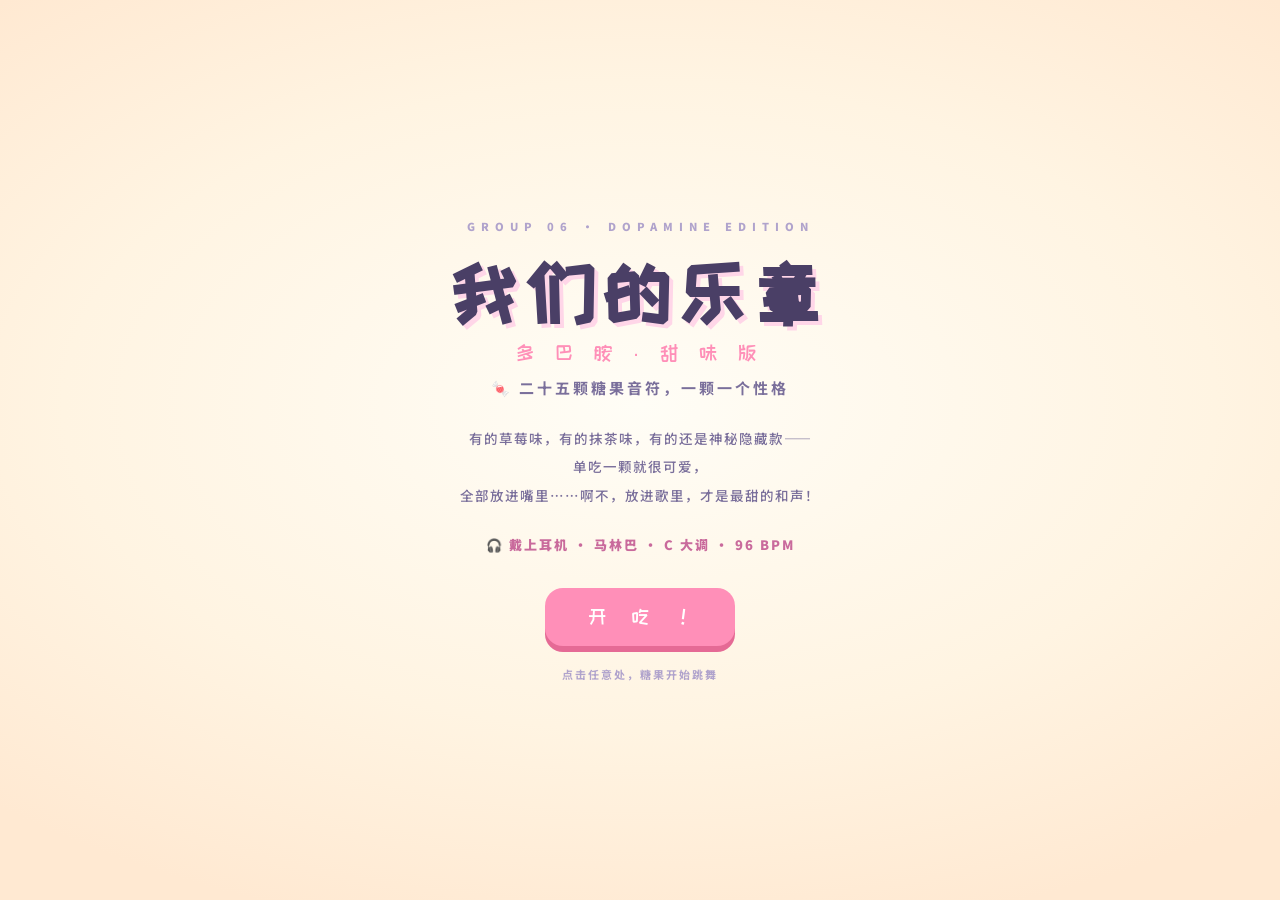
==== dopamine/index.html @ ac3c33ce "我们的乐章 · 五种风格：水墨卷/多巴胺/Y2K/杂志刊/星轨，同一份25人名单与交互，背景动画音色各异" ====
<!DOCTYPE html>
<html lang="zh-CN">
<head>
<meta charset="UTF-8">
<meta name="viewport" content="width=device-width, initial-scale=1.0">
<title>我们的乐章 · 多巴胺版 — GROUP 06</title>
<meta name="description" content="二十五颗糖果音符围成一环，点击听声部，点亮全部合成一首歌！">
<link rel="preconnect" href="https://fonts.googleapis.com">
<link rel="preconnect" href="https://fonts.gstatic.com" crossorigin>
<link href="https://fonts.googleapis.com/css2?family=ZCOOL+KuaiLe&family=Noto+Sans+SC:wght@400;500;700;900&display=swap" rel="stylesheet">
<link rel="stylesheet" href="css/style.css?v=2">
</head>
<body>

<canvas id="dust"></canvas>

<!-- 环形五线谱 -->
<svg id="stage" viewBox="0 0 1600 900" preserveAspectRatio="xMidYMid meet">
  <defs>
    <linearGradient id="gGlyphA" x1="0" y1="0" x2="0" y2="1">
      <stop offset="0%" stop-color="#ffffff"/>
      <stop offset="100%" stop-color="#fff3d6"/>
    </linearGradient>
    <linearGradient id="gGlyphB" x1="0" y1="0" x2="0" y2="1">
      <stop offset="0%" stop-color="#ffffff"/>
      <stop offset="100%" stop-color="#ffe8f2"/>
    </linearGradient>
    <linearGradient id="gStaff" x1="0" y1="0" x2="1" y2="1">
      <stop offset="0%" stop-color="#f0a8c4" stop-opacity=".15"/>
      <stop offset="40%" stop-color="#a8d8c8" stop-opacity=".7"/>
      <stop offset="65%" stop-color="#f0c987" stop-opacity=".65"/>
      <stop offset="100%" stop-color="#c9b8f0" stop-opacity=".15"/>
    </linearGradient>
    <linearGradient id="gComet" x1="0" y1="0" x2="1" y2="0">
      <stop offset="0%" stop-color="#ffd6e8" stop-opacity="0"/>
      <stop offset="100%" stop-color="#ff9ec4"/>
    </linearGradient>
    <radialGradient id="gHalo">
      <stop offset="0%" stop-color="#ffe9a8" stop-opacity=".9"/>
      <stop offset="50%" stop-color="#ffd6e8" stop-opacity=".4"/>
      <stop offset="100%" stop-color="#ffd6e8" stop-opacity="0"/>
    </radialGradient>
    <filter id="fShadow" x="-60%" y="-60%" width="220%" height="220%">
      <feDropShadow dx="0" dy="4" stdDeviation="0.5" flood-color="#3f3a5f" flood-opacity="0.28"/>
    </filter>
  </defs>

  <ellipse class="ring-ghost" cx="800" cy="452" rx="624" ry="236" transform="rotate(-10 800 452)"/>
  <ellipse class="ring-ghost" cx="800" cy="452" rx="448" ry="164" transform="rotate(-10 800 452)"/>

  <g id="ringbase">
    <ellipse class="staff" cx="800" cy="452" rx="496" ry="180" transform="rotate(-10 800 452)"/>
    <ellipse class="staff" cx="800" cy="452" rx="518" ry="189" transform="rotate(-10 800 452)"/>
    <ellipse class="staff" cx="800" cy="452" rx="540" ry="198" transform="rotate(-10 800 452)"/>
    <ellipse class="staff" cx="800" cy="452" rx="562" ry="207" transform="rotate(-10 800 452)"/>
    <ellipse class="staff" cx="800" cy="452" rx="584" ry="216" transform="rotate(-10 800 452)"/>
  </g>

  <ellipse class="comet"    cx="800" cy="452" rx="540" ry="198" transform="rotate(-10 800 452)" pathLength="100"/>
  <ellipse class="comet c2" cx="800" cy="452" rx="562" ry="207" transform="rotate(-10 800 452)" pathLength="100"/>

  <g id="arcs"></g>
  <g id="notes"></g>
  <g id="labels"></g>
</svg>

<div id="vignette"></div>

<header>
  <div class="brand"><b>第六组</b> ｜ 我们的乐章 · 多巴胺</div>
  <div class="hright">
    <button id="rosterBtn" title="上传 / 管理小组名单">⬆ 名单</button>
    <div class="en">DOPAMINE · 25 NOTES · ONE SONG</div>
  </div>
</header>

<div id="chip">
  <div id="chipName"></div>
  <div id="chipEn"></div>
  <div id="chipBack">再点一次这段谱线，或点空白处，回到全曲</div>
</div>

<div id="hint"></div>

<div id="progress">
  <span id="ptext">已点亮 0 / 25</span>
  <div id="dots"></div>
</div>

<div id="cornerBR">🎧 戴上耳机效果翻倍！</div>

<!-- 个人卡片 -->
<div id="modal">
  <div id="card">
    <button id="mclose" aria-label="关闭">×</button>
    <img id="mimg" alt="" hidden>
    <div class="ovl">糖果档案 · <span id="mnum"></span> / <span id="mnumTotal">25</span></div>
    <h2 id="mname"></h2>
    <div id="mrole"></div>
    <div id="mtimbre"></div>
    <div class="card-hr"></div>
    <p id="mquote"></p>
    <p id="mtrait"></p>
    <div id="mfoot">糖果已点亮 · <b id="mcount"></b></div>
  </div>
</div>

<!-- 终章 -->
<div id="finale">
  <div class="f-inner">
    <div class="f-ovl" id="finaleOvl">FINALE · 25 颗糖果一起响！</div>
    <h2 class="f-title">每个人都有自己的味道，<br>合在一起才是最甜的一负重奏。</h2>
    <div class="f-names" id="fnames"></div>
    <div class="f-line" id="fline">25 种味道 · 一个我们 ｜ GROUP 06</div>
    <div class="f-sub">今天也是甜甜的一天 🍬</div>
    <br>
    <button id="replay">再来一遍！</button>
  </div>
</div>

<!-- 名单管理 -->
<div id="rosterModal">
  <div class="rcard">
    <button class="rclose" id="rosterClose" aria-label="关闭">×</button>
    <div class="ovl">ROSTER · 名单管理</div>
    <h2 class="rtitle">换一批小伙伴</h2>
    <p class="rdesc">选一份 CSV / JSON / Excel 表格，整环糖果音符立即换成新的小组——人数可变，音高与音色自动分配。</p>
    <div class="rstatus" id="rstatus"></div>
    <div class="rbtns">
      <button id="rupload">选择文件上传</button>
      <button id="rtpl">下载 CSV 模板</button>
      <button id="rexport">导出当前名单</button>
      <button id="rreset">恢复默认名单</button>
    </div>
    <input type="file" id="rfile" accept=".csv,.json,.xlsx,.xls,.txt" hidden>
    <div class="rhelp">
      表格列：姓名（必填）、职责、一句话简介、个人特色、声部（1/2/3 或 低/中/高）、音高（可留空）。<br>
      名单只保存在这台设备的浏览器里，随时可恢复默认；建议 3～40 人。
    </div>
  </div>
</div>

<div id="toast"></div>

<!-- 入场 -->
<div id="gate">
  <div class="g-inner">
    <div class="g-ovl">GROUP 06 · DOPAMINE EDITION</div>
    <h1 class="g-title">我们的乐章</h1>
    <div class="g-en">多 巴 胺 · 甜 味 版</div>
    <div class="g-script">🍬 二十五颗糖果音符，一颗一个性格</div>
    <p class="g-line">
      有的草莓味，有的抹茶味，有的还是神秘隐藏款——<br>
      单吃一颗就很可爱，<br>
      全部放进嘴里……啊不，放进歌里，才是最甜的和声！
    </p>
    <div class="g-hp">🎧 戴上耳机 · 马林巴 · C 大调 · 96 BPM</div>
    <div class="g-btn">开 吃 ！</div>
    <div class="g-tip">点击任意处，糖果开始跳舞</div>
  </div>
</div>

<script src="js/members.js?v=2"></script>
<script src="js/audio.js?v=2"></script>
<script src="js/roster.js?v=2"></script>
<script src="js/main.js?v=2"></script>
<script src="js/bg.js?v=2"></script>
</body>
</html>
---- dopamine/css/style.css ----
/* ============================================================
   乐章 · 多巴胺奶油 —— 糖果色 · 果冻感 · 贴纸卡片
   ============================================================ */
* { margin: 0; padding: 0; box-sizing: border-box; }

html, body {
  height: 100%; overflow: hidden;
  background: #fff6e9;
  font-family: "Noto Sans SC", sans-serif;
  color: #4a3f66;
  -webkit-font-smoothing: antialiased;
  user-select: none;
}

body::before {
  content: ""; position: fixed; inset: 0; z-index: 0;
  background: radial-gradient(ellipse 75% 60% at 50% 45%, #fffdf6 0%, #fff4e2 60%, #ffe9d2 100%);
}

#dust { position: fixed; inset: 0; z-index: 1; }

#vignette { position: fixed; inset: 0; z-index: 3; pointer-events: none; }

#stage { position: fixed; inset: 0; z-index: 2; width: 100%; height: 100%; }

/* ---------- 环形五线谱 ---------- */
.staff { fill: none; stroke: url(#gStaff); stroke-width: 2.5; }
.ring-ghost { fill: none; stroke: #e8b8d4; opacity: .18; stroke-width: 2; }

.comet {
  fill: none; stroke: url(#gComet); stroke-width: 4; stroke-linecap: round;
  stroke-dasharray: 14 86; animation: cometRun 16s linear infinite; pointer-events: none;
}
.comet.c2 { animation-duration: 22s; animation-direction: reverse; opacity: .55; stroke-width: 3; }
@keyframes cometRun { to { stroke-dashoffset: -200; } }

.arc { stroke: #ff8fb8; stroke-width: 5; stroke-linecap: round; opacity: 0; transition: opacity .7s; pointer-events: none; }
.arc.warm { opacity: .35; }
.arc.hot  { opacity: .95; }
.archit { cursor: pointer; pointer-events: stroke; }

/* ---------- 音符（糖果） ---------- */
.note { transition: opacity .8s; }
.note.dim { opacity: .18; pointer-events: none; }

/* 五色糖果循环 */
.note:nth-child(5n+1) .glyph { fill: #ff7fa5; }
.note:nth-child(5n+2) .glyph { fill: #5ec8b7; }
.note:nth-child(5n+3) .glyph { fill: #ffb35c; }
.note:nth-child(5n+4) .glyph { fill: #8f9bff; }
.note:nth-child(5n+5) .glyph { fill: #e58fd8; }

.note .halo { fill: url(#gHalo); opacity: 0; transition: opacity 1.2s; }
.note.lit .halo { opacity: .95; animation: haloPulse 2.8s ease-in-out infinite; }
@keyframes haloPulse { 0%,100% { opacity: .6; } 50% { opacity: 1; } }

.note .oring {
  fill: none; stroke: #ffb35c; stroke-width: 2; stroke-dasharray: 4 6;
  opacity: 0; transition: opacity .8s;
}
.note.lit .oring { opacity: .9; animation: ringSpin 10s linear infinite; }
@keyframes ringSpin { to { stroke-dashoffset: -200; } }

.note .tilt { transform-box: fill-box; transform-origin: center; }
.note .bob {
  transform-box: fill-box; transform-origin: center bottom;
  animation: jelly 2.6s ease-in-out infinite;
  animation-delay: calc(var(--fi, 0) * -0.5s);
}
@keyframes jelly {
  0%, 100% { transform: translateY(0) scale(1, 1); }
  40% { transform: translateY(-7px) scale(.96, 1.05); }
  60% { transform: translateY(-5px) scale(1.04, .96); }
}

.note .glyph {
  filter: url(#fShadow); cursor: pointer;
  transform-box: fill-box; transform-origin: center;
  transition: transform .3s cubic-bezier(.2,.8,.3,1.4);
  font-weight: 900;
}
.note:hover .glyph { transform: scale(1.35) rotate(-6deg); }
.note.lit .glyph { animation: litBlink 1.8s ease-in-out infinite; }
@keyframes litBlink { 0%,100% { opacity: 1; } 50% { opacity: .7; } }

.note.flash .glyph { animation: flashBig .9s cubic-bezier(.2,.8,.3,1) both; }
@keyframes flashBig {
  0% { transform: scale(1); }
  30% { transform: scale(2.1) rotate(8deg); }
  100% { transform: scale(1) rotate(0); }
}
.note .hit { cursor: pointer; }

.note .mini {
  fill: #8f7fb8; font-size: 12.5px; letter-spacing: 2px; opacity: 0;
  transition: opacity .8s; font-weight: 700;
}
.note.lit .mini { opacity: .9; }
#stage.solo .note .mini { opacity: 0; }

/* ---------- 浮现姓名 ---------- */
.lbl { opacity: 0; transition: opacity .9s; pointer-events: none; }
.lbl.show { opacity: 1; }
.lbl .nm {
  fill: #4a3f66; font-size: 22px; font-weight: 900; letter-spacing: 4px;
  font-family: "ZCOOL KuaiLe", "Noto Sans SC", sans-serif;
  paint-order: stroke; stroke: rgba(255, 250, 240, .92); stroke-width: 5px;
}
.lbl .rl {
  fill: #c96a9c; font-size: 12px; letter-spacing: 3px; font-weight: 700;
  paint-order: stroke; stroke: rgba(255, 250, 240, .92); stroke-width: 4px;
}

/* ---------- 固定信息 ---------- */
header {
  position: fixed; z-index: 5; top: 0; left: 0; right: 0;
  display: flex; justify-content: space-between; align-items: center;
  padding: 24px 38px; font-size: 13px; letter-spacing: 2px; color: #7a6f9b;
  pointer-events: none; font-weight: 500;
}
header .brand b { color: #ff6f95; font-weight: 900; font-family: "ZCOOL KuaiLe", sans-serif; font-size: 15px; }
header .en { opacity: .6; font-size: 11px; letter-spacing: 3px; }
.hright { display: flex; align-items: center; gap: 16px; }

#cornerBR {
  position: fixed; z-index: 5; right: 38px; bottom: 30px;
  font-size: 12px; letter-spacing: 2px; color: #b0a3cc; pointer-events: none; font-weight: 700;
}

#hint {
  position: fixed; z-index: 5; left: 50%; bottom: 96px;
  transform: translateX(-50%) translateY(10px);
  font-size: 14px; letter-spacing: 3px; color: #6d5f96; font-weight: 700;
  opacity: 0; transition: opacity 1.2s, transform 1.2s; pointer-events: none;
  white-space: nowrap;
}
#hint.show { opacity: .95; transform: translateX(-50%) translateY(0); }

#chip {
  position: fixed; z-index: 5; top: 18px; left: 50%;
  transform: translateX(-50%) translateY(-14px);
  text-align: center; opacity: 0; transition: opacity .9s, transform .9s; pointer-events: none;
}
#chip.show { opacity: 1; transform: translateX(-50%) translateY(0); }
#chipName {
  font-family: "ZCOOL KuaiLe", sans-serif; font-size: 26px; letter-spacing: 6px; color: #ff6f95;
}
#chipEn { margin-top: 7px; font-size: 11px; letter-spacing: 3px; color: #7a6f9b; font-weight: 700; }
#chipBack { margin-top: 8px; font-size: 11px; letter-spacing: 2px; color: #b0a3cc; }

#progress { position: fixed; z-index: 5; left: 38px; bottom: 28px; pointer-events: none; }
#ptext { font-size: 12px; letter-spacing: 2px; color: #7a6f9b; font-weight: 700; }
#dots { margin-top: 10px; display: flex; gap: 14px; }
.dgrp { display: flex; gap: 7px; }
#dots i {
  width: 8px; height: 8px; border-radius: 50% 50% 50% 2px;
  background: #efe6f7; border: 1.5px solid #d9c9ee;
  transition: all .5s cubic-bezier(.2,.8,.3,1.4);
}
#dots i.on {
  background: #ff8fb8; border-color: #ff6f95;
  transform: scale(1.2) rotate(45deg);
  box-shadow: 0 0 10px rgba(255, 143, 184, .7);
}

/* ---------- 入场 ---------- */
#gate {
  position: fixed; inset: 0; z-index: 50;
  display: flex; align-items: center; justify-content: center;
  background: radial-gradient(ellipse 75% 60% at 50% 45%, #fffdf6 0%, #fff4e2 60%, #ffe9d2 100%);
  cursor: pointer; transition: opacity 1.2s;
}
#gate.hide { opacity: 0; pointer-events: none; }
.g-inner { text-align: center; animation: gateIn 1.6s cubic-bezier(.2,.8,.3,1.2) both; }
@keyframes gateIn { from { opacity: 0; transform: translateY(30px) scale(.96); } to { opacity: 1; } }

.g-ovl { font-size: 11px; letter-spacing: 6px; color: #b0a3cc; font-weight: 900; }
.g-title {
  margin-top: 24px;
  font-family: "ZCOOL KuaiLe", "Noto Sans SC", sans-serif;
  font-size: 72px; letter-spacing: 10px; color: #4a3f66;
  text-shadow: 4px 4px 0 #ffd6e8;
}
.g-en { margin-top: 12px; font-family: "ZCOOL KuaiLe", sans-serif; font-size: 20px; letter-spacing: 8px; color: #ff8fb8; }
.g-script { margin-top: 12px; font-size: 15px; letter-spacing: 3px; color: #7a6f9b; font-weight: 700; }
.g-line {
  margin: 26px auto 0; width: 400px;
  font-size: 13.5px; line-height: 2.1; letter-spacing: 1px; color: #7a6f9b; font-weight: 500;
}
.g-hp { margin-top: 26px; font-size: 13px; letter-spacing: 2px; color: #c96a9c; font-weight: 900; }
.g-btn {
  margin: 34px auto 0; width: 190px; height: 58px; line-height: 56px;
  background: #ff8fb8; border: none; border-radius: 18px;
  font-family: "ZCOOL KuaiLe", sans-serif;
  font-size: 20px; letter-spacing: 10px; text-indent: 10px; color: #fff;
  box-shadow: 0 6px 0 #e56a95;
  animation: btnDance 2.2s ease-in-out infinite; transition: transform .2s;
  cursor: pointer;
}
.g-btn:hover { transform: translateY(-2px); }
@keyframes btnDance {
  0%,100% { transform: rotate(-1.2deg); }
  50% { transform: rotate(1.2deg) translateY(-3px); }
}
.g-tip { margin-top: 20px; font-size: 11px; letter-spacing: 2px; color: #b0a3cc; font-weight: 700; }

/* ---------- 个人卡片（贴纸） ---------- */
#modal {
  position: fixed; inset: 0; z-index: 40;
  display: flex; align-items: center; justify-content: center;
  background: rgba(74, 63, 102, .35);
  opacity: 0; pointer-events: none; transition: opacity .4s;
}
#modal.show { opacity: 1; pointer-events: auto; }

#card {
  position: relative; width: 410px; max-width: 88vw;
  padding: 44px 42px 36px;
  background: #fffdf8;
  border: 3px solid #4a3f66; border-radius: 26px;
  box-shadow: 8px 8px 0 #ffd6e8, 0 20px 50px rgba(74, 63, 102, .25);
  transform: translateY(20px) scale(.94) rotate(-1deg);
  transition: transform .45s cubic-bezier(.2,.8,.3,1.3);
}
#modal.show #card { transform: translateY(0) scale(1) rotate(0); }
#card::before {
  content: "☆"; position: absolute; top: -16px; left: 24px;
  width: 40px; height: 40px; border-radius: 50%;
  background: #ffd6e8; border: 3px solid #4a3f66;
  font-size: 20px; line-height: 36px; text-align: center; color: #ff6f95;
}

#mclose {
  position: absolute; top: 12px; right: 16px;
  background: #ffd6e8; border: 2px solid #4a3f66; border-radius: 50%;
  width: 30px; height: 30px; font-size: 15px; color: #4a3f66; cursor: pointer;
  transition: transform .3s; font-weight: 900; line-height: 1;
}
#mclose:hover { transform: rotate(90deg) scale(1.1); }

#mimg {
  position: absolute; top: 30px; right: 58px;
  width: 92px; height: 92px; border-radius: 50%;
  object-fit: cover; border: 3px solid #5ec8b7;
  box-shadow: 4px 4px 0 rgba(74, 63, 102, .2);
}

.ovl { font-size: 10.5px; letter-spacing: 3px; color: #b0a3cc; font-weight: 900; }
#mname {
  margin-top: 14px;
  font-family: "ZCOOL KuaiLe", sans-serif;
  font-size: 46px; letter-spacing: 6px; color: #4a3f66;
}
#mrole { margin-top: 8px; font-size: 13.5px; letter-spacing: 2px; color: #ff6f95; font-weight: 900; }
#mtimbre { margin-top: 6px; font-size: 11.5px; letter-spacing: 1px; color: #b0a3cc; font-weight: 700; }

.card-hr { margin: 22px 0; height: 3px; border-radius: 3px;
  background: repeating-linear-gradient(90deg, #ffd6e8 0 14px, #d9f2e6 14px 28px, #fff1c9 28px 42px);
}
#mquote {
  font-size: 17px; line-height: 1.95; letter-spacing: 1px; color: #4a3f66; font-weight: 700;
}
#mtrait { margin-top: 15px; font-size: 13px; line-height: 1.85; letter-spacing: .5px; color: #8f7fb8; font-weight: 500; }

#mfoot {
  margin-top: 26px; padding-top: 16px;
  border-top: 2px dashed #e3d8f2;
  font-size: 11.5px; letter-spacing: 2px; color: #b0a3cc; font-weight: 700;
}
#mfoot b { color: #ff6f95; font-weight: 900; }

/* ---------- 终章 ---------- */
#finale {
  position: fixed; inset: 0; z-index: 45;
  display: flex; align-items: center; justify-content: center;
  background: radial-gradient(ellipse 75% 60% at 50% 45%, #fffdf6 0%, #fff4e2 60%, #ffe9d2 100%);
  opacity: 0; pointer-events: none; transition: opacity 1.4s;
}
#finale.show { opacity: 1; pointer-events: auto; }
.f-inner { text-align: center; padding: 0 24px; animation: gateIn 1.4s cubic-bezier(.2,.8,.3,1.2) both; }

.f-ovl { font-size: 12px; letter-spacing: 5px; color: #b0a3cc; font-weight: 900; }
.f-title {
  margin-top: 26px;
  font-family: "ZCOOL KuaiLe", sans-serif;
  font-size: 38px; line-height: 1.8; letter-spacing: 4px; color: #4a3f66;
  text-shadow: 3px 3px 0 #ffd6e8;
}
.f-names { margin: 40px auto 0; display: flex; gap: 50px; justify-content: center; flex-wrap: wrap; }
.f-col { min-width: 150px; }
.f-col h4 {
  font-size: 12px; font-weight: 900; letter-spacing: 3px; color: #c96a9c;
  padding-bottom: 10px; border-bottom: 3px solid #ffd6e8; margin-bottom: 12px;
  font-family: "ZCOOL KuaiLe", sans-serif;
}
.f-col p { font-size: 14px; letter-spacing: 3px; line-height: 2.2; color: #6d5f96; font-weight: 700; }

.f-line { margin-top: 42px; font-size: 14px; letter-spacing: 4px; color: #ff6f95; font-weight: 900; }
.f-sub { margin-top: 12px; font-size: 13px; letter-spacing: 2px; color: #b0a3cc; font-weight: 700; }

#replay {
  margin-top: 40px; padding: 16px 48px;
  background: #5ec8b7; border: none; border-radius: 18px;
  box-shadow: 0 6px 0 #3da693;
  font-size: 17px; letter-spacing: 6px; text-indent: 6px; color: #fff; cursor: pointer;
  font-family: "ZCOOL KuaiLe", sans-serif;
  transition: transform .2s;
}
#replay:hover { transform: translateY(-3px) rotate(-1deg); }

/* ---------- 名单管理 ---------- */
#rosterBtn {
  pointer-events: auto; background: #fff;
  border: 2.5px solid #4a3f66; border-radius: 14px;
  padding: 7px 16px; font-size: 11.5px; letter-spacing: 2px; color: #4a3f66;
  cursor: pointer; transition: all .3s; font-family: inherit; font-weight: 900;
  box-shadow: 3px 3px 0 #ffd6e8;
}
#rosterBtn:hover { transform: translate(-1px,-1px); box-shadow: 5px 5px 0 #ffd6e8; }

#rosterModal {
  position: fixed; inset: 0; z-index: 46;
  display: flex; align-items: center; justify-content: center;
  background: rgba(74, 63, 102, .4);
  opacity: 0; pointer-events: none; transition: opacity .4s;
}
#rosterModal.show { opacity: 1; pointer-events: auto; }

.rcard {
  position: relative; width: 460px; max-width: 90vw;
  padding: 40px 40px 30px;
  background: #fffdf8; border: 3px solid #4a3f66; border-radius: 26px;
  box-shadow: 8px 8px 0 #d9c9ee, 0 20px 50px rgba(74, 63, 102, .3);
  transform: translateY(20px) scale(.94) rotate(1deg);
  transition: transform .45s cubic-bezier(.2,.8,.3,1.3);
}
#rosterModal.show .rcard { transform: translateY(0) scale(1) rotate(0); }
.rclose {
  position: absolute; top: 12px; right: 16px;
  background: #e3d8f2; border: 2px solid #4a3f66; border-radius: 50%;
  width: 30px; height: 30px; font-size: 15px; color: #4a3f66; cursor: pointer; font-weight: 900;
}
.rclose:hover { transform: rotate(90deg) scale(1.1); }
.rtitle {
  margin-top: 12px; font-family: "ZCOOL KuaiLe", sans-serif;
  font-size: 30px; letter-spacing: 4px; color: #4a3f66;
}
.rdesc { margin-top: 12px; font-size: 13px; line-height: 1.85; color: #7a6f9b; font-weight: 500; }
.rstatus {
  margin-top: 16px; padding: 10px 16px; border: 2px dashed #d9c9ee; border-radius: 12px;
  font-size: 12px; letter-spacing: 1px; color: #7a6f9b; font-weight: 700;
}
.rbtns { margin-top: 20px; display: grid; grid-template-columns: 1fr 1fr; gap: 12px; }
.rbtns button {
  padding: 13px 10px; background: #fff; border: 2.5px solid #4a3f66; border-radius: 14px;
  font-size: 13px; letter-spacing: 1px; color: #4a3f66; cursor: pointer;
  transition: all .3s; font-family: inherit; font-weight: 900;
  box-shadow: 3px 3px 0 #e3d8f2;
}
.rbtns button:hover { transform: translate(-1px,-1px); box-shadow: 5px 5px 0 #e3d8f2; }
#rreset { border-color: #ff6f95; color: #ff6f95; box-shadow: 3px 3px 0 #ffd6e8; }
.rhelp {
  margin-top: 20px; padding-top: 14px; border-top: 2px dashed #e3d8f2;
  font-size: 11px; line-height: 1.9; color: #b0a3cc; font-weight: 500;
}

/* ---------- 浮消息 ---------- */
#toast {
  position: fixed; z-index: 60; top: 24px; left: 50%;
  transform: translateX(-50%) translateY(-8px);
  max-width: 82vw; padding: 13px 26px;
  background: #fff; border: 2.5px solid #4a3f66; border-radius: 16px;
  box-shadow: 5px 5px 0 #ffd6e8;
  font-size: 13px; letter-spacing: 1px; color: #4a3f66; font-weight: 700;
  opacity: 0; pointer-events: none; transition: opacity .4s, transform .4s;
  white-space: nowrap; overflow: hidden; text-overflow: ellipsis;
}
#toast.show { opacity: 1; transform: translateX(-50%) translateY(0); }
#toast.err { border-color: #ff6f95; color: #e56a95; }

@media (max-width: 720px) {
  header { padding: 18px 20px; }
  header .en { display: none; }
  #cornerBR { right: 20px; bottom: 20px; }
  #progress { left: 20px; bottom: 20px; }
  #hint { bottom: 120px; font-size: 12px; white-space: normal; width: 86vw; text-align: center; }
  .g-title { font-size: 50px; letter-spacing: 6px; text-shadow: 3px 3px 0 #ffd6e8; }
  .f-title { font-size: 26px; }
  .f-names { gap: 26px; }
  #chipName { font-size: 20px; }
  .rcard { padding: 30px 24px 24px; }
  .rbtns { grid-template-columns: 1fr; }
}
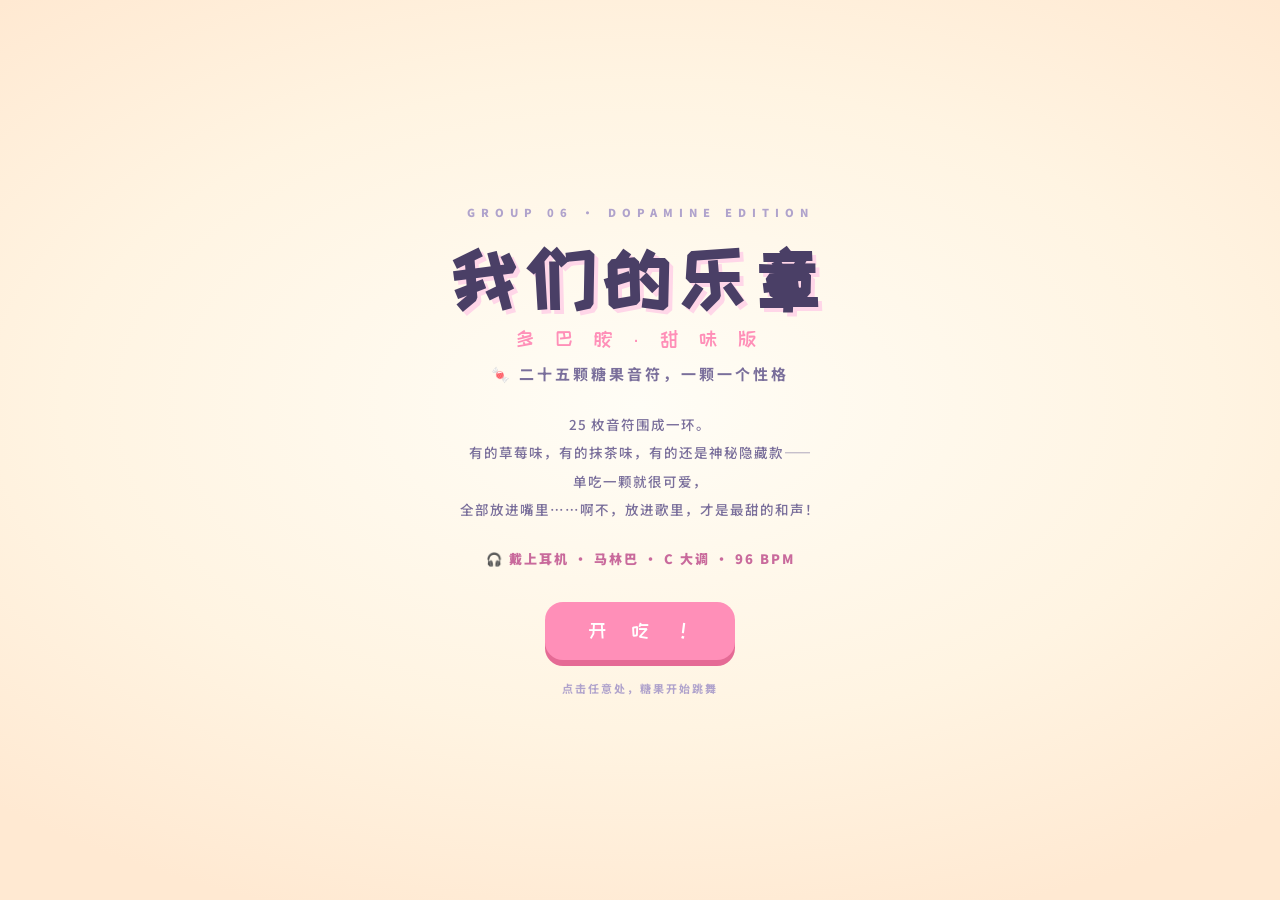
==== commit cdf733f3: "第二轮评审修复：五站 roster.js 同步新版、gcount 动态人数支持各站措辞、star 连线不拦截点击、mag 颗粒层复用 .grain 节点、dustCount 用 ?? 保留 0、终章 " ====
--- a/dopamine/index.html
+++ b/dopamine/index.html
@@ -8,7 +8,7 @@
 <link rel="preconnect" href="https://fonts.googleapis.com">
 <link rel="preconnect" href="https://fonts.gstatic.com" crossorigin>
 <link href="https://fonts.googleapis.com/css2?family=ZCOOL+KuaiLe&family=Noto+Sans+SC:wght@400;500;700;900&display=swap" rel="stylesheet">
-<link rel="stylesheet" href="css/style.css?v=2">
+<link rel="stylesheet" href="css/style.css?v=4">
 </head>
 <body>
 
@@ -150,6 +150,8 @@
     <div class="g-en">多 巴 胺 · 甜 味 版</div>
     <div class="g-script">🍬 二十五颗糖果音符，一颗一个性格</div>
     <p class="g-line">
+      <p class="g-line">
+      <span id="gcount" data-fmt="{n} 颗糖果音符">二十五颗糖果音符</span>围成一环。<br>
       有的草莓味，有的抹茶味，有的还是神秘隐藏款——<br>
       单吃一颗就很可爱，<br>
       全部放进嘴里……啊不，放进歌里，才是最甜的和声！
@@ -160,10 +162,10 @@
   </div>
 </div>
 
-<script src="js/members.js?v=2"></script>
-<script src="js/audio.js?v=2"></script>
-<script src="js/roster.js?v=2"></script>
-<script src="js/main.js?v=2"></script>
-<script src="js/bg.js?v=2"></script>
+<script src="js/members.js?v=4"></script>
+<script src="js/audio.js?v=4"></script>
+<script src="js/roster.js?v=4"></script>
+<script src="js/main.js?v=4"></script>
+<script src="js/bg.js?v=4"></script>
 </body>
 </html>
